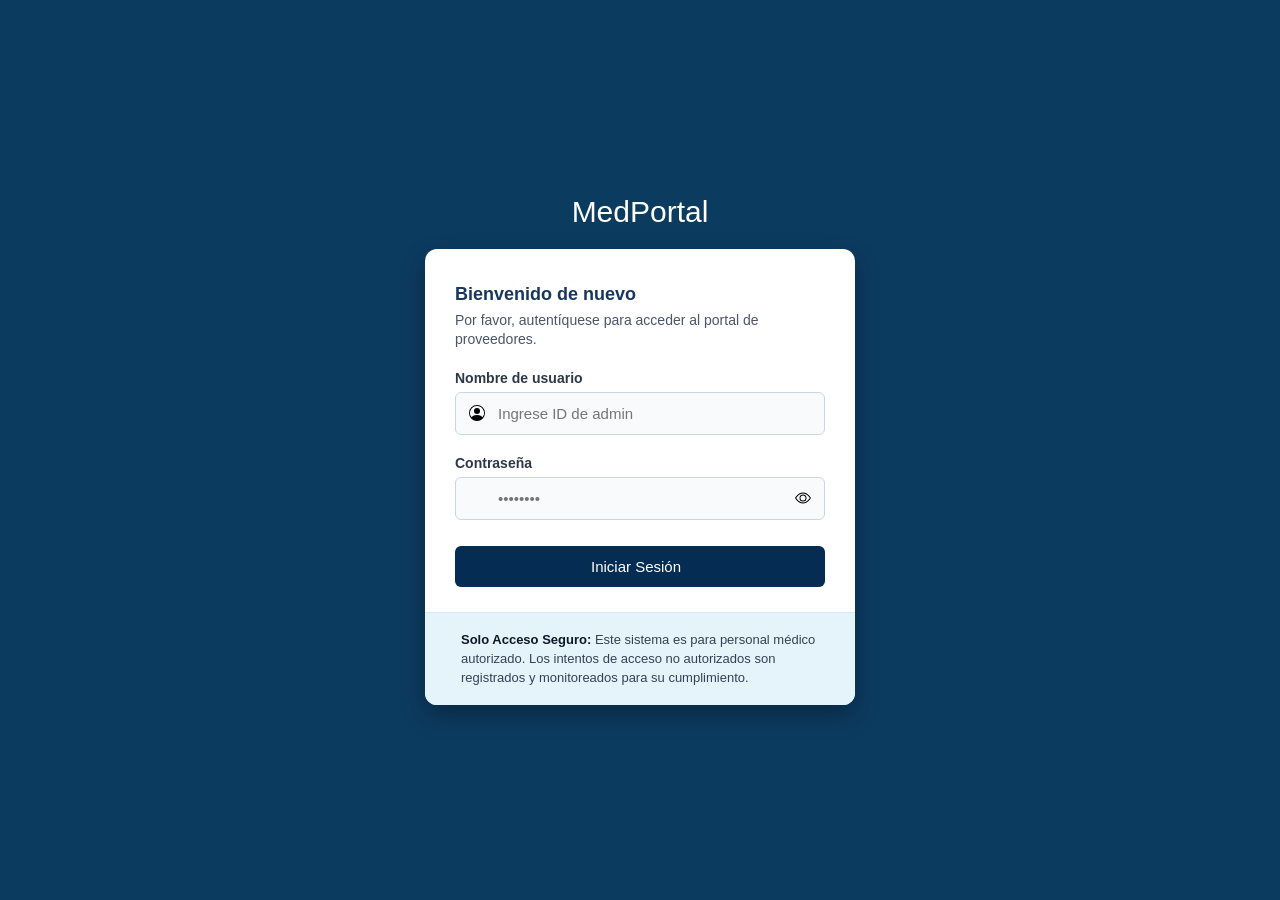
==== pages/login.html @ 39f92e72 "feat: estructura inicial de medportal" ====
<!DOCTYPE html>
<html lang="es">

<head>
    <meta charset="UTF-8">
    <meta name="viewport" content="width=device-width, initial-scale=1.0">
    <title>Iniciar Sesión - MedPortal</title>
    <link rel="stylesheet" href="../css/style.css">
</head>

<body class="cuerpo">
    <main class="contenedor-principal">
        <h1 class="titulo-portal">MedPortal</h1>

        <div class="tarjeta">
            <form action="dashboard.html" method="POST" class="formulario-login">
                
                <div class="bloque-cabecera">
                    <h2 class="subtitulo">Bienvenido de nuevo</h2>
                    <p class="texto-instruccion">Por favor, autentíquese para acceder al portal de proveedores.</p>
                </div>

                <div class="grupo-campo">
                    <label for="usuario" class="etiqueta">Nombre de usuario</label>
                    <div class="contenedor-input">
                        <img src="../Icons/person-circle.svg" alt="Icono de usuario" class="icono-campo">
                        <input class="campo-entrada" type="text" id="usuario" name="usuario" placeholder="Ingrese ID de admin" required>
                    </div>
                </div>

                <div class="grupo-campo">
                    <label for="password" class="etiqueta">Contraseña</label>
                    <div class="contenedor-input">
                        <i class="bi bi-lock icono-campo"></i>
                        <input class="campo-entrada" type="password" id="password" name="password" placeholder="••••••••" required>
                        <img src="../Icons/eye.svg" alt="Mostrar contraseña" class="icono-ojo" id="togglePassword">
                    </div>
                </div>

                <button type="submit" class="boton-ingresar">
                    Iniciar Sesión <i class="bi bi-box-arrow-in-right icono-flecha"></i>
                </button>

            </form>

            <div class="aviso-seguridad" id="mensajeAcceso">
                <i class="bi bi-shield-check icono-escudo"></i>
                <p class="texto-seguridad">
                    <strong>Solo Acceso Seguro:</strong> Este sistema es para personal médico autorizado. Los intentos de acceso no autorizados son registrados y monitoreados para su cumplimiento.
                </p>
            </div>
        </div>
    </main>

    <script src="../JavaScript/login.js"></script>
</body>

</html>
---- css/style.css ----
* {
    box-sizing: border-box;
    margin: 0;
    padding: 0;
}
.cuerpo {
    min-height: 100vh;
    font-family: Arial, Helvetica, sans-serif;
    background-color: #0c3b60;
    display: flex;
    flex-direction: column;
}

.contenedor-principal {
    width: 100%;
    display: flex;
    flex-direction: column;
    flex: 1; /* Ocupa todo el alto en móviles si es necesario */
}

.titulo-portal {
    color: #ffffff;
    font-size: 26px;
    font-weight: 500;
    text-align: center;
    padding: 24px 16px;
}

.tarjeta {
    width: 100%;
    background-color: #ffffff;
    border-radius: 16px 16px 0 0; 
    display: flex;
    flex-direction: column;
    flex: 1;
}

.formulario-login {
    padding: 24px 20px;
    display: flex;
    flex-direction: column;
    gap: 18px;
}

.bloque-cabecera {
    display: flex;
    flex-direction: column;
    gap: 6px;
}

.subtitulo {
    color: #17375e;
    font-size: 18px;
    font-weight: bold;
}

.texto-instruccion {
    color: #4a5568;
    font-size: 14px;
    line-height: 1.4;
}

.grupo-campo {
    display: flex;
    flex-direction: column;
    gap: 6px;
}

.etiqueta {
    color: #2d3748;
    font-size: 14px;
    font-weight: 600;
}

.contenedor-input {
    position: relative;
    display: flex;
    align-items: center;
}

.icono-campo {
    position: absolute;
    left: 14px;
    font-size: 16px;
    color: #64748b;
    pointer-events: none;
}

.campo-entrada {
    width: 100%;
    padding: 12px 40px 12px 42px;
    border: 1px solid #cbd5e0;
    border-radius: 6px;
    font-size: 15px;
    background-color: #f8fafc;
    outline: none;
    transition: border-color 0.2s;
}

.campo-entrada:focus {
    border-color: #0c3b60;
    background-color: #ffffff;
}

.icono-ojo {
    position: absolute;
    right: 14px;
    font-size: 16px;
    cursor: pointer;
    color: #64748b;
}

.boton-ingresar {
    width: 100%;
    padding: 13px;
    background-color: #052c52;
    color: #ffffff;
    border: none;
    border-radius: 6px;
    font-size: 16px;
    font-weight: 500;
    cursor: pointer;
    display: flex;
    justify-content: center;
    align-items: center;
    gap: 8px;
    margin-top: 6px;
}

.aviso-seguridad {
    background-color: #e5f4fb;
    padding: 20px;
    display: flex;
    align-items: flex-start;
    gap: 12px;
    border-top: 1px solid #d4ebf7;
    margin-top: auto; 
}

.icono-escudo {
    font-size: 20px;
    color: #0284c7;
    margin-top: -2px;
}

.texto-seguridad {
    font-size: 13px;
    line-height: 1.45;
    color: #334155;
}

.texto-seguridad strong {
    color: #0f172a;
}

@media screen and (min-width: 600px) {
    .cuerpo {
        justify-content: center;
        align-items: center;
        padding: 30px;
    }

    .contenedor-principal {
        max-width: 430px;
        flex: initial;
        gap: 20px;
    }

    .titulo-portal {
        font-size: 30px;
        padding: 0;
    }

    .tarjeta {
        border-radius: 12px;
        box-shadow: 0 10px 25px rgba(0, 0, 0, 0.3);
        overflow: hidden;
        flex: initial;
    }

    .formulario-login {
        padding: 35px 30px 25px 30px;
        gap: 20px;
    }

    .boton-ingresar {
        font-size: 15px;
        padding: 12px;
        transition: background-color 0.2s;
    }

    .boton-ingresar:hover {
        background-color: #083e73;
    }

    .aviso-seguridad {
        padding: 18px 24px;
        margin-top: 0;
    }
}
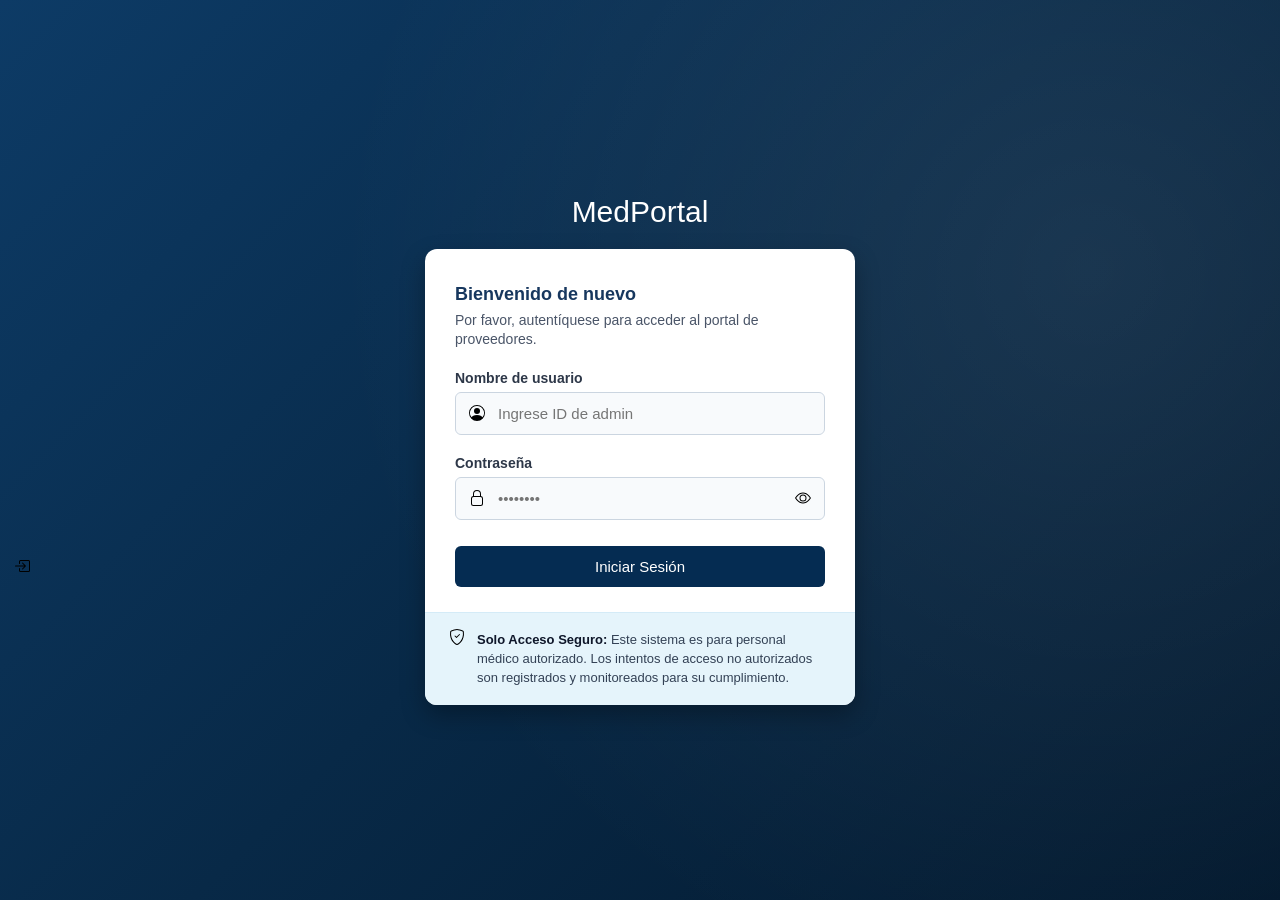
==== commit dcf5d7e3: "fix: Corregir el login" ====
--- a/pages/login.html
+++ b/pages/login.html
@@ -31,20 +31,20 @@
                 <div class="grupo-campo">
                     <label for="password" class="etiqueta">Contraseña</label>
                     <div class="contenedor-input">
-                        <i class="bi bi-lock icono-campo"></i>
+                        <img src="../Icons/lock.svg" alt="Icono de contraseña" class="icono-campo">
                         <input class="campo-entrada" type="password" id="password" name="password" placeholder="••••••••" required>
                         <img src="../Icons/eye.svg" alt="Mostrar contraseña" class="icono-ojo" id="togglePassword">
                     </div>
                 </div>
 
                 <button type="submit" class="boton-ingresar">
-                    Iniciar Sesión <i class="bi bi-box-arrow-in-right icono-flecha"></i>
+                    Iniciar Sesión <img src="../Icons/box-arrow-in-right.svg" alt="Icono de cerrar sesión" class="icono-campo">
                 </button>
 
             </form>
 
             <div class="aviso-seguridad" id="mensajeAcceso">
-                <i class="bi bi-shield-check icono-escudo"></i>
+                <img src="../Icons/shield-check.svg" alt="Icono de escudo" class="icono-escudo">
                 <p class="texto-seguridad">
                     <strong>Solo Acceso Seguro:</strong> Este sistema es para personal médico autorizado. Los intentos de acceso no autorizados son registrados y monitoreados para su cumplimiento.
                 </p>
--- a/css/style.css
+++ b/css/style.css
@@ -9,12 +9,42 @@
     background-color: #0c3b60;
     display: flex;
     flex-direction: column;
-}
+    background: linear-gradient(135deg, #0d3b66 0%, #082947 50%, #03192e 100%);
+    position: relative;
+    overflow-x: hidden;
+}
+
+.cuerpo::before {
+    content: "";
+    position: absolute;
+    top: 0;
+    left: 0;
+    right: 0;
+    bottom: 0;
+    background: radial-gradient(circle at 85% 30%, rgba(255, 255, 255, 0.08) 0%, transparent 60%);
+    z-index: 0;
+}
+
+.cuero::after {
+    content: "";
+    position: absolute;
+    top: -50;
+    right: -50;
+    width: 45vw;
+    height: 45vw;
+    max-width: 500px;
+    max-height: 500px;
+    border: 1px solid rgba(255, 255, 255, 0.07);
+    border-radius: 40px;
+    pointer-events: none;
+    z-index: 0;
+}   
 
 .contenedor-principal {
     width: 100%;
     display: flex;
     flex-direction: column;
+    z-index: 1;
     flex: 1; /* Ocupa todo el alto en móviles si es necesario */
 }
 
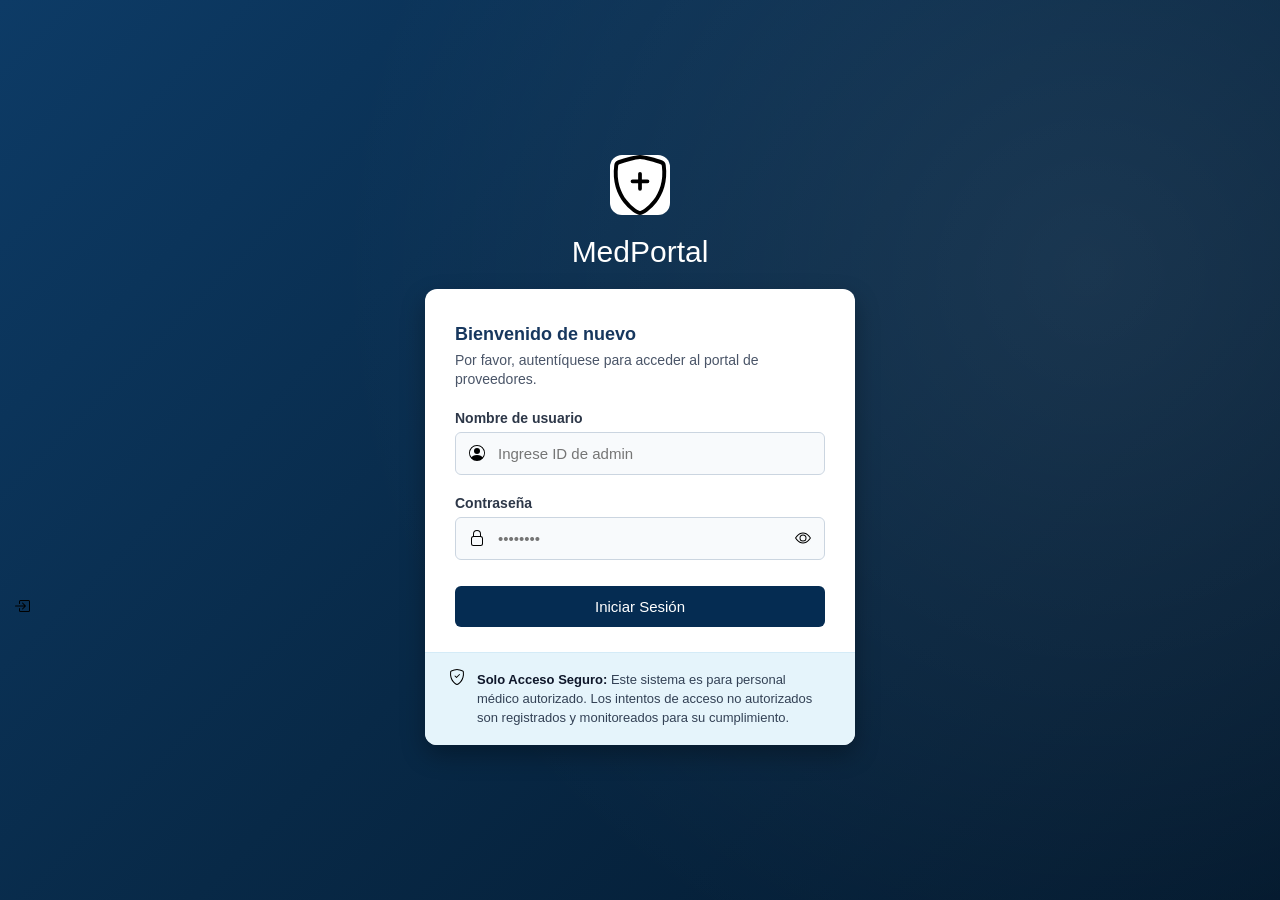
==== commit 43a7b120: "fix: Corregir imagenes de login" ====
--- a/pages/login.html
+++ b/pages/login.html
@@ -10,6 +10,7 @@
 
 <body class="cuerpo">
     <main class="contenedor-principal">
+        <img src="../Icons/shield-plus.svg" alt="Logo de MedPortal" class="logo-portal">
         <h1 class="titulo-portal">MedPortal</h1>
 
         <div class="tarjeta">
--- a/css/style.css
+++ b/css/style.css
@@ -183,6 +183,14 @@
     color: #0f172a;
 }
 
+.logo-portal {
+    width: 60px;
+    height: 60px;
+    align-self: center;
+    background-color: #ffffff;
+    border-radius: 20%;   
+}
+
 @media screen and (min-width: 600px) {
     .cuerpo {
         justify-content: center;
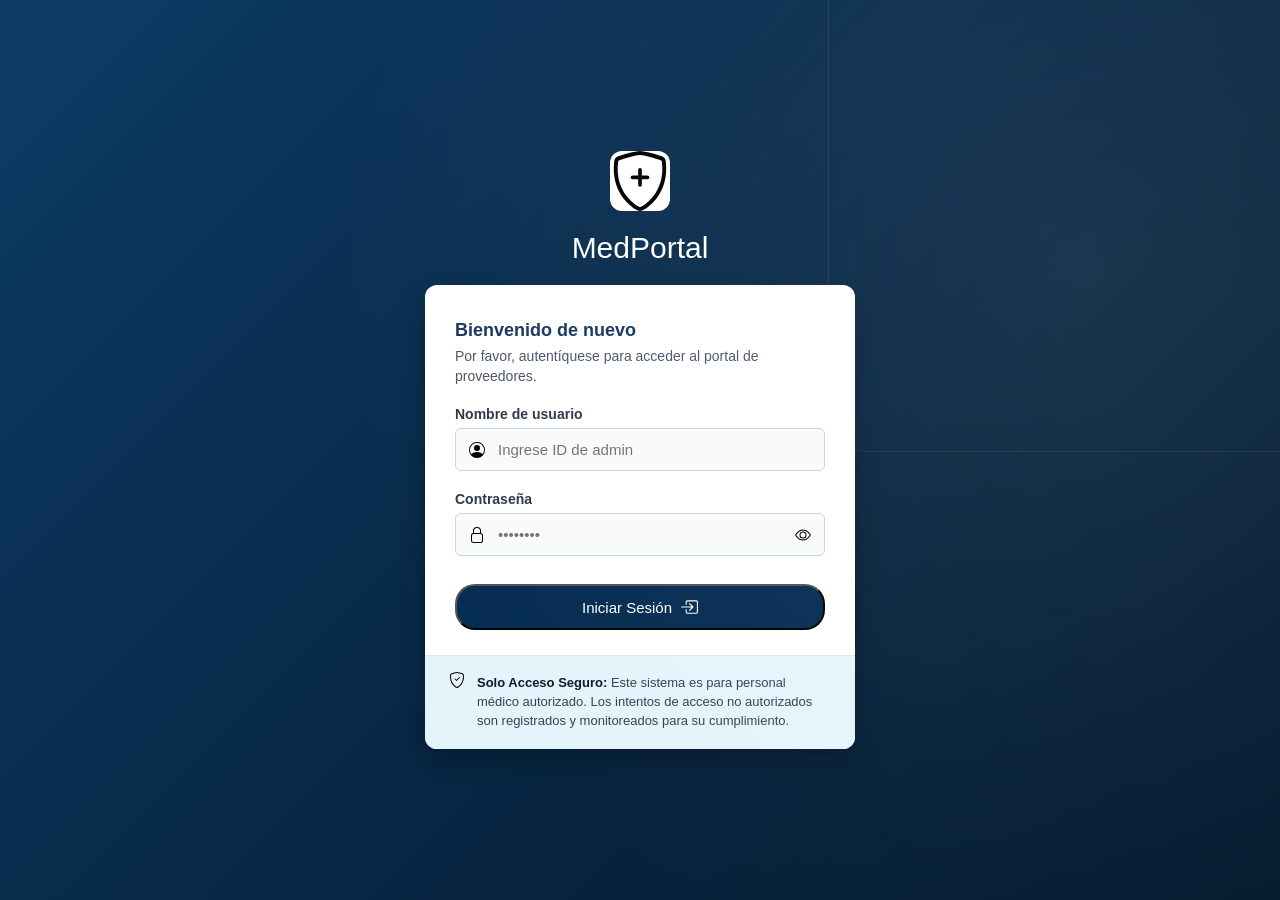
==== commit cace39be: "fix: Corregir el input contraseña" ====
--- a/pages/login.html
+++ b/pages/login.html
@@ -39,7 +39,7 @@
                 </div>
 
                 <button type="submit" class="boton-ingresar">
-                    Iniciar Sesión <img src="../Icons/box-arrow-in-right.svg" alt="Icono de cerrar sesión" class="icono-campo">
+                    Iniciar Sesión <img src="../Icons/box-arrow-in-right.svg" alt="Icono de cerrar sesión" class="icono-boton">
                 </button>
 
             </form>
--- a/css/style.css
+++ b/css/style.css
@@ -25,11 +25,11 @@
     z-index: 0;
 }
 
-.cuero::after {
+.cuerpo::after {
     content: "";
     position: absolute;
-    top: -50;
-    right: -50;
+    top: -50px;
+    right: -50px;
     width: 45vw;
     height: 45vw;
     max-width: 500px;
@@ -44,7 +44,6 @@
     width: 100%;
     display: flex;
     flex-direction: column;
-    z-index: 1;
     flex: 1; /* Ocupa todo el alto en móviles si es necesario */
 }
 
@@ -145,16 +144,20 @@
     padding: 13px;
     background-color: #052c52;
     color: #ffffff;
-    border: none;
-    border-radius: 6px;
-    font-size: 16px;
+    border-radius: 20px;
     font-weight: 500;
     cursor: pointer;
     display: flex;
     justify-content: center;
     align-items: center;
     gap: 8px;
-    margin-top: 6px;
+    margin-top: 8px;
+}
+
+.icono-boton {
+    width: 18px;
+    height: 18px;
+    filter: brightness(0) invert(1);
 }
 
 .aviso-seguridad {
